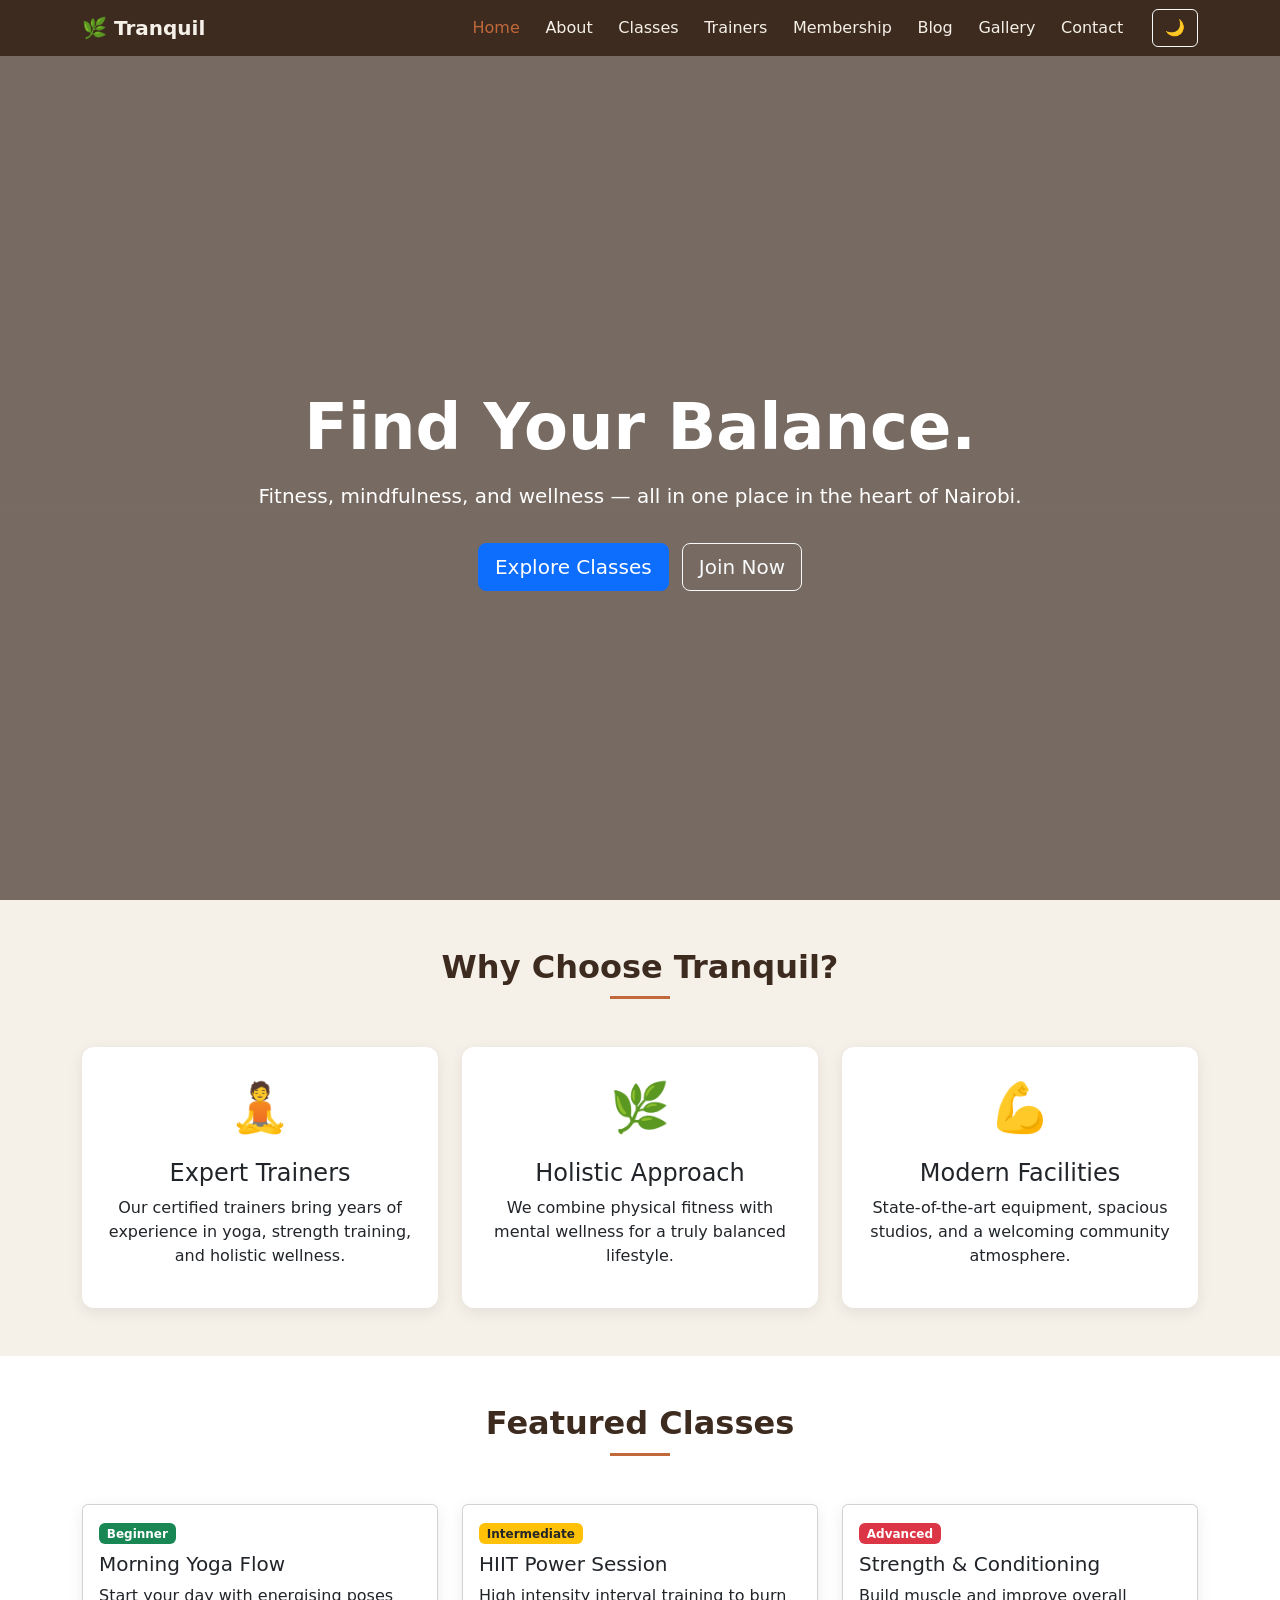
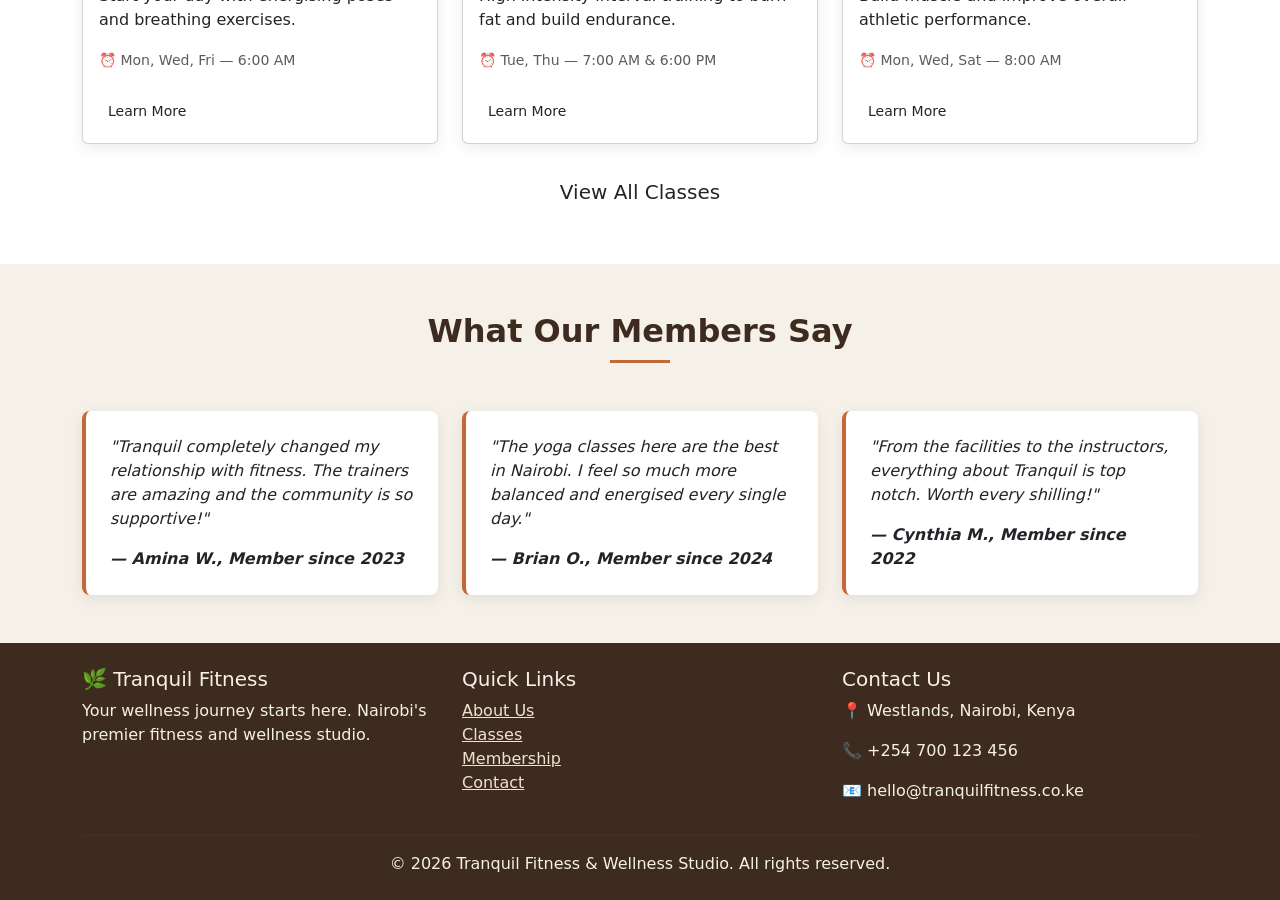
==== Tranquil-fitness-centre/index.html @ 2dcff45b "Add about page with mission, values and story" ====
<!DOCTYPE html>
<html lang="en">
<head>
    <meta charset="UTF-8">
    <meta name="viewport" content="width=device-width, initial-scale=1.0">
    <title>Tranquil Fitness and Wellness Centre</title>
    <link rel="stylesheet" href="assets/css/style.css">
    <link rel="stylesheet" href="https://cdn.jsdelivr.net/npm/bootstrap@5.3.0/dist/css/bootstrap.min.css">
</head>
<body>
    <nav class="navbar navbar-expand-lg navbar-dark fixed-top">
        <div class="container">
            <a class="navbar-brand fw-bold" href="index.html">🌿 Tranquil</a>
            <button class="navbar-toggler" type="button" data-bs-toggle="collapse" data-bs-target="#navMenu">
                <span class="navbar-toggler-icon"></span>
            </button>
            <div class="collapse navbar-collapse" id="navMenu">
                <ul class="navbar-nav ms-auto">
                    <li class="nav-item"><a class="nav-link active" href="index.html">Home</a></li>
                    <li class="nav-item"><a class="nav-link" href="about.html">About</a></li>
                    <li class="nav-item"><a class="nav-link" href="classes.html">Classes</a></li>
                    <li class="nav-item"><a class="nav-link" href="trainers.html">Trainers</a></li>
                    <li class="nav-item"><a class="nav-link" href="membership.html">Membership</a></li>
                    <li class="nav-item"><a class="nav-link" href="blog.html">Blog</a></li>
                    <li class="nav-item"><a class="nav-link" href="gallery.html">Gallery</a></li>
                    <li class="nav-item"><a class="nav-link" href="contact.html">Contact</a></li>
                </ul>
                <button id="darkModeToggle" class="btn btn-outline-light ms-3">🌙</button>
            </div>
        </div>
    </nav>

    <!-- HERO SECTION -->
    <section class="hero d-flex align-items-center">
        <div class="container text-center text-white">
            <h1 class="display-3 fw-bold">Find Your Balance.</h1>
            <p class="lead mt-3">Fitness, mindfulness, and wellness — all in one place in the heart of Nairobi.</p>
            <a href="classes.html" class="btn btn-primary btn-lg mt-3 me-2">Explore Classes</a>
            <a href="membership.html" class="btn btn-outline-light btn-lg mt-3">Join Now</a>
        </div>
    </section>

    <!-- FEATURES SECTION -->
    <section class="py-5 bg-cream">
        <div class="container">
            <h2 class="text-center section-title mb-5">Why Choose Tranquil?</h2>
            <div class="row g-4">
                <div class="col-md-4">
                    <div class="feature-card text-center p-4">
                        <div class="feature-icon mb-3">🧘</div>
                        <h4>Expert Trainers</h4>
                        <p>Our certified trainers bring years of experience in yoga, strength training, and holistic wellness.</p>
                    </div>
                </div>
                <div class="col-md-4">
                    <div class="feature-card text-center p-4">
                        <div class="feature-icon mb-3">🌿</div>
                        <h4>Holistic Approach</h4>
                        <p>We combine physical fitness with mental wellness for a truly balanced lifestyle.</p>
                    </div>
                </div>
                <div class="col-md-4">
                    <div class="feature-card text-center p-4">
                        <div class="feature-icon mb-3">💪</div>
                        <h4>Modern Facilities</h4>
                        <p>State-of-the-art equipment, spacious studios, and a welcoming community atmosphere.</p>
                    </div>
                </div>
            </div>
        </div>
    </section>

    <!-- FEATURED CLASSES -->
    <section class="py-5">
        <div class="container">
            <h2 class="text-center section-title mb-5">Featured Classes</h2>
            <div class="row g-4">
                <div class="col-md-4">
                    <div class="class-card card h-100">
                        <div class="card-body">
                            <span class="badge bg-success mb-2">Beginner</span>
                            <h5 class="card-title">Morning Yoga Flow</h5>
                            <p class="card-text">Start your day with energising poses and breathing exercises.</p>
                            <p class="text-muted"><small>⏰ Mon, Wed, Fri — 6:00 AM</small></p>
                            <a href="classes.html" class="btn btn-sm btn-earthy mt-2">Learn More</a>
                        </div>
                    </div>
                </div>
                <div class="col-md-4">
                    <div class="class-card card h-100">
                        <div class="card-body">
                            <span class="badge bg-warning text-dark mb-2">Intermediate</span>
                            <h5 class="card-title">HIIT Power Session</h5>
                            <p class="card-text">High intensity interval training to burn fat and build endurance.</p>
                            <p class="text-muted"><small>⏰ Tue, Thu — 7:00 AM & 6:00 PM</small></p>
                            <a href="classes.html" class="btn btn-sm btn-earthy mt-2">Learn More</a>
                        </div>
                    </div>
                </div>
                <div class="col-md-4">
                    <div class="class-card card h-100">
                        <div class="card-body">
                            <span class="badge bg-danger mb-2">Advanced</span>
                            <h5 class="card-title">Strength & Conditioning</h5>
                            <p class="card-text">Build muscle and improve overall athletic performance.</p>
                            <p class="text-muted"><small>⏰ Mon, Wed, Sat — 8:00 AM</small></p>
                            <a href="classes.html" class="btn btn-sm btn-earthy mt-2">Learn More</a>
                        </div>
                    </div>
                </div>
            </div>
            <div class="text-center mt-4">
                <a href="classes.html" class="btn btn-earthy btn-lg">View All Classes</a>
            </div>
        </div>
    </section>

    <!-- TESTIMONIAL -->
    <section class="py-5 bg-cream">
        <div class="container">
            <h2 class="text-center section-title mb-5">What Our Members Say</h2>
            <div class="row g-4">
                <div class="col-md-4">
                    <div class="testimonial-card p-4">
                        <p>"Tranquil completely changed my relationship with fitness. The trainers are amazing and the community is so supportive!"</p>
                        <strong>— Amina W., Member since 2023</strong>
                    </div>
                </div>
                <div class="col-md-4">
                    <div class="testimonial-card p-4">
                        <p>"The yoga classes here are the best in Nairobi. I feel so much more balanced and energised every single day."</p>
                        <strong>— Brian O., Member since 2024</strong>
                    </div>
                </div>
                <div class="col-md-4">
                    <div class="testimonial-card p-4">
                        <p>"From the facilities to the instructors, everything about Tranquil is top notch. Worth every shilling!"</p>
                        <strong>— Cynthia M., Member since 2022</strong>
                    </div>
                </div>
            </div>
        </div>
    </section>

    <!-- FOOTER -->
    <footer class="footer py-4">
        <div class="container">
            <div class="row">
                <div class="col-md-4">
                    <h5>🌿 Tranquil Fitness</h5>
                    <p>Your wellness journey starts here. Nairobi's premier fitness and wellness studio.</p>
                </div>
                <div class="col-md-4">
                    <h5>Quick Links</h5>
                    <ul class="list-unstyled">
                        <li><a href="about.html">About Us</a></li>
                        <li><a href="classes.html">Classes</a></li>
                        <li><a href="membership.html">Membership</a></li>
                        <li><a href="contact.html">Contact</a></li>
                    </ul>
                </div>
                <div class="col-md-4">
                    <h5>Contact Us</h5>
                    <p>📍 Westlands, Nairobi, Kenya</p>
                    <p>📞 +254 700 123 456</p>
                    <p>📧 hello@tranquilfitness.co.ke</p>
                </div>
            </div>
            <hr>
            <p class="text-center mb-0">© 2026 Tranquil Fitness & Wellness Studio. All rights reserved.</p>
        </div>
    </footer>

    <script src="https://cdn.jsdelivr.net/npm/bootstrap@5.3.0/dist/js/bootstrap.bundle.min.js"></script>
    <script src="assets/js/main.js"></script>
</body>
</html>
---- Tranquil-fitness-centre/assets/css/style.css ----
:root {
    --brown-dark: #3d2b1f;
    --brown-mid: #6b4423;
    --terracotta: #c1693a;
    --olive: #6b7c4b;
    --olive-light: #8a9e5f;
    --cream: #f5f0e8;
    --cream-dark: #ede4d0;
    --text-dark: #2c1810;
    --text-light: #f5f0e8;
}

/* BASE */
* { margin: 0; padding: 0; box-sizing: border-box; }
body { font-family: 'Segoe UI', Tahoma, Geneva, Verdana, sans-serif; color: var(--text-dark); background-color: #fff; }
a { text-decoration: none; color: inherit; }

/* NAVBAR */
.navbar { background-color: var(--brown-dark) !important; padding: 1rem 0; }
.navbar-brand { font-size: 1.5rem; color: var(--cream) !important; }
.nav-link { color: var(--cream) !important; font-weight: 500; margin: 0 0.3rem; transition: color 0.3s; }
.nav-link:hover, .nav-link.active { color: var(--terracotta) !important; }

/* HERO */
.hero {
    min-height: 100vh;
    background: linear-gradient(rgba(61, 43, 31, 0.7), rgba(61, 43, 31, 0.7)),
                url('https://images.unsplash.com/photo-1571019613454-1cb2f99b2d8b?w=1600') center/cover no-repeat;
    padding-top: 80px;
}

/* SECTION TITLES */
.section-title { color: var(--brown-dark); font-weight: 700; position: relative; }
.section-title::after {
    content: '';
    display: block;
    width: 60px;
    height: 3px;
    background: var(--terracotta);
    margin: 10px auto 0;
}

/* BACKGROUNDS */
.bg-cream { background-color: var(--cream) !important; }

/* FEATURE CARDS */
.feature-card {
    background: #fff;
    border-radius: 12px;
    box-shadow: 0 4px 15px rgba(0,0,0,0.08);
    transition: transform 0.3s;
}
.feature-card:hover { transform: translateY(-5px); }
.feature-icon { font-size: 3rem; }

/* CLASS CARDS */
.class-card {
    border: none;
    border-radius: 12px;
    box-shadow: 0 4px 15px rgba(0,0,0,0.08);
    transition: transform 0.3s;
}
.class-card:hover { transform: translateY(-5px); }

/* BUTTONS */
.btn-earthy {
    background-color: var(--terracotta);
    color: white;
    border: none;
    border-radius: 25px;
    padding: 0.5rem 1.5rem;
    transition: background 0.3s;
}
.btn-earthy:hover { background-color: var(--brown-mid); color: white; }

/* TESTIMONIALS */
.testimonial-card {
    background: #fff;
    border-left: 4px solid var(--terracotta);
    border-radius: 8px;
    box-shadow: 0 4px 15px rgba(0,0,0,0.08);
    font-style: italic;
}

/* FOOTER */
.footer {
    background-color: var(--brown-dark);
    color: var(--cream);
}
.footer a { color: var(--cream-dark); transition: color 0.3s; }
.footer a:hover { color: var(--terracotta); }
.footer hr { border-color: var(--brown-mid); }

/* DARK MODE */
body.dark-mode { background-color: #1a1a1a; color: #f0f0f0; }
body.dark-mode .feature-card,
body.dark-mode .class-card,
body.dark-mode .testimonial-card { background-color: #2a2a2a; color: #f0f0f0; }
body.dark-mode .bg-cream { background-color: #222 !important; }

/* RESPONSIVE */
@media (max-width: 768px) {
    .hero h1 { font-size: 2rem; }
    .hero p { font-size: 1rem; }
}
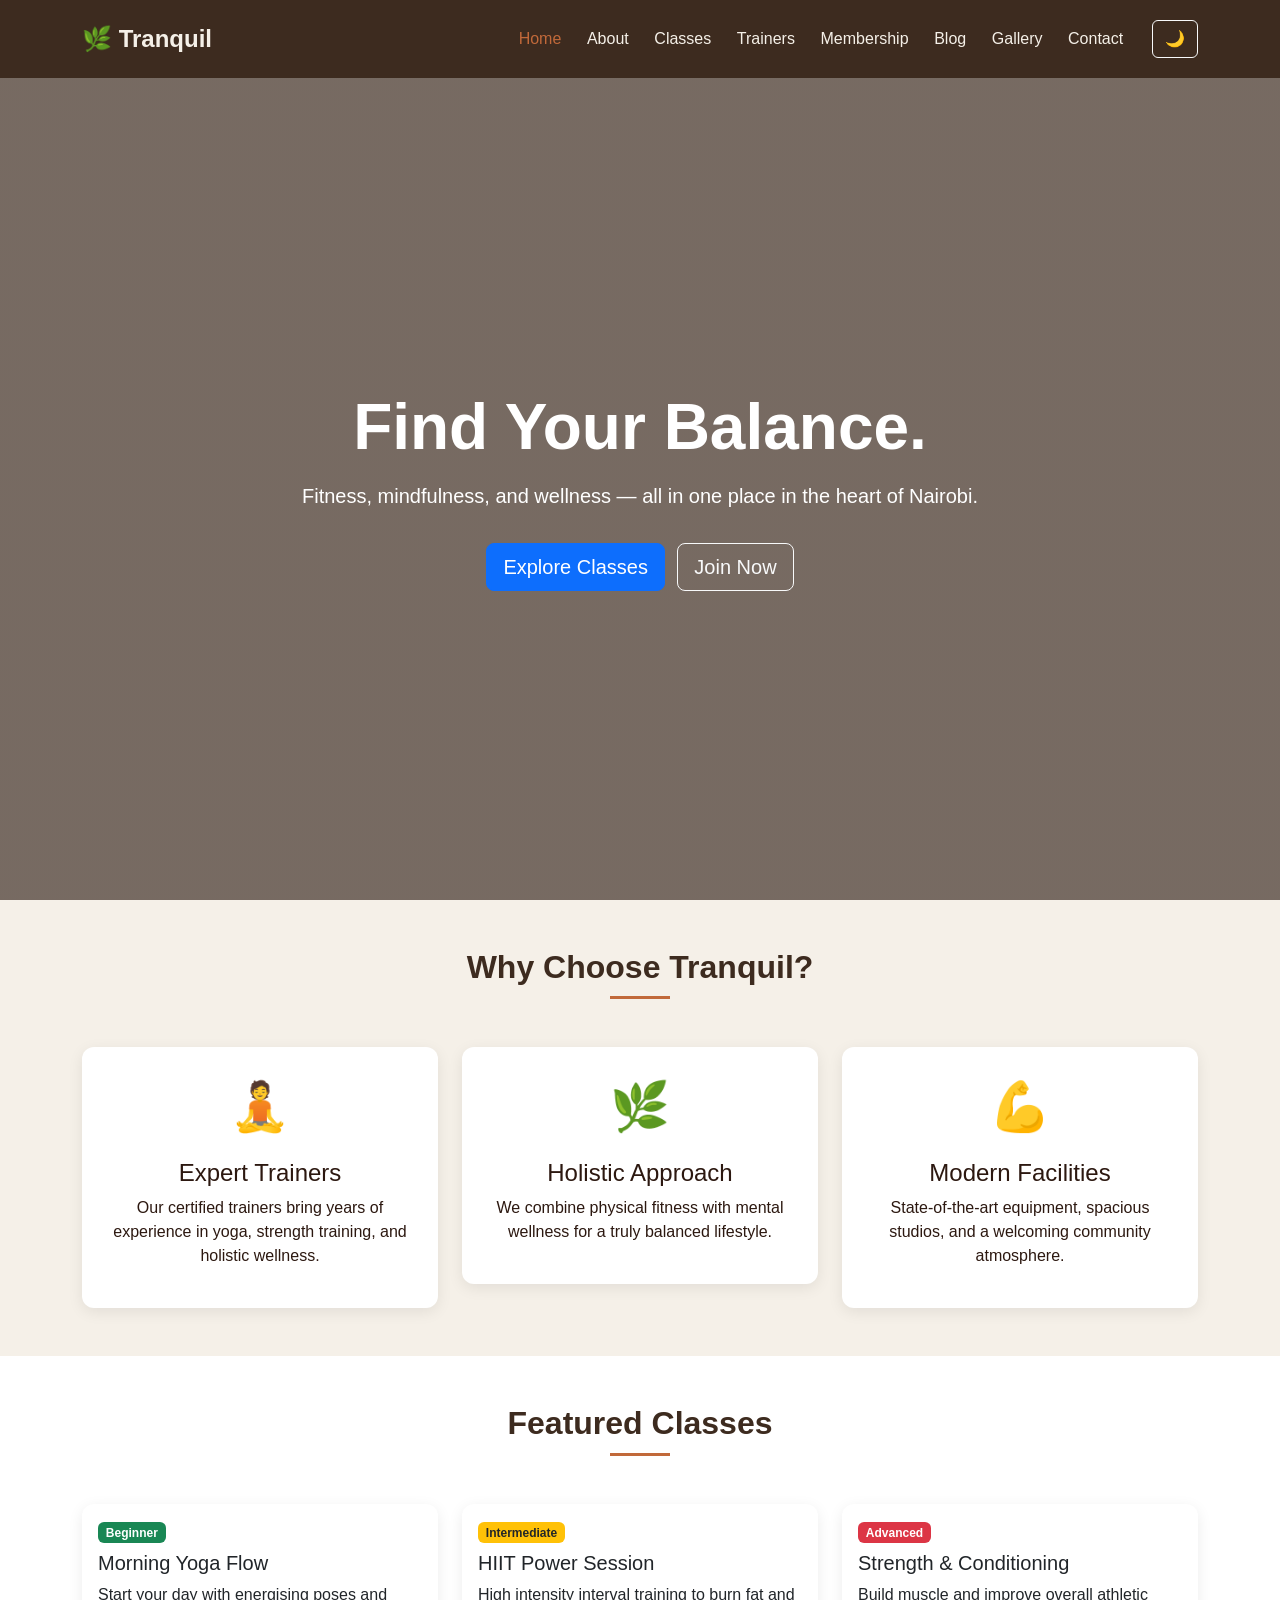
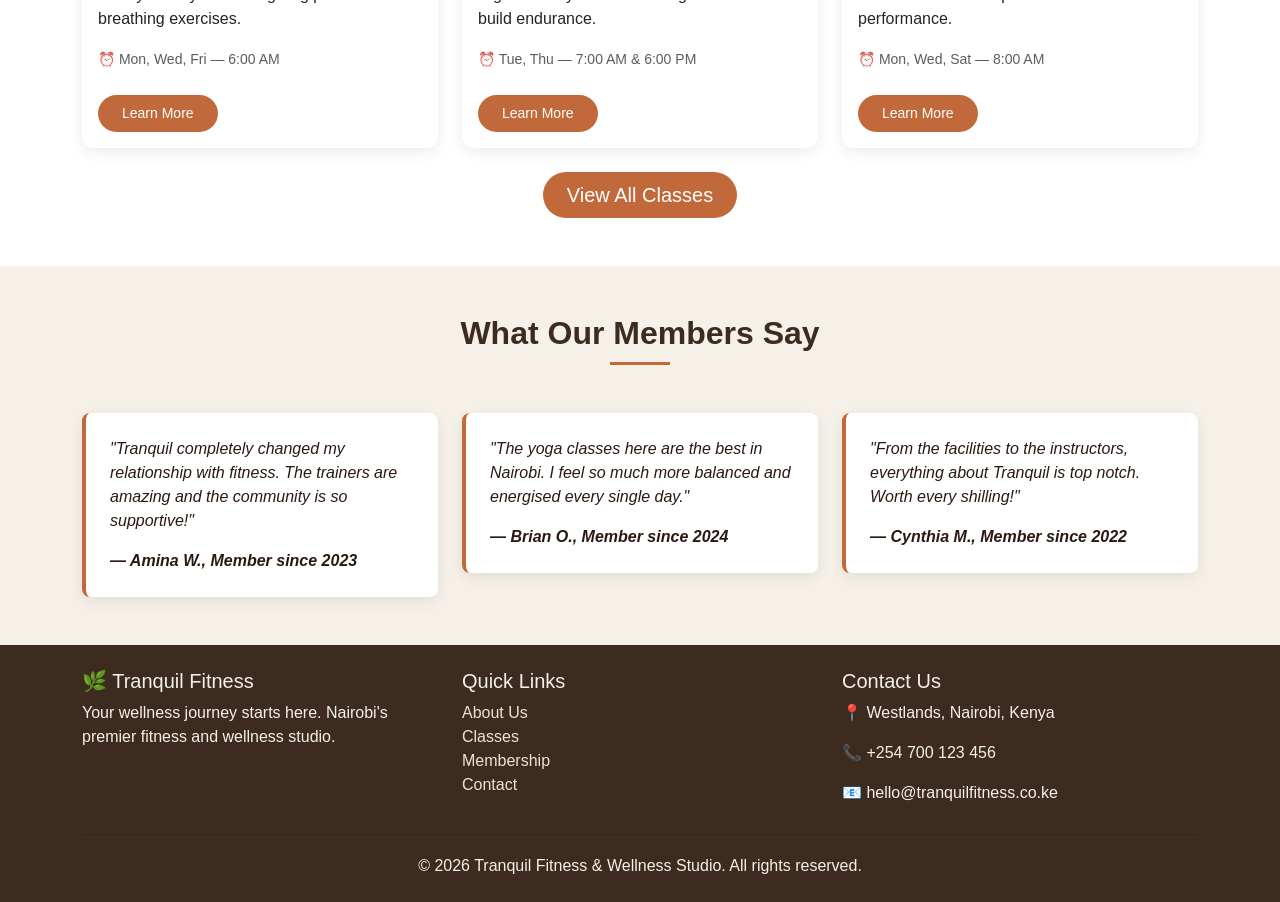
==== commit 89b7bf5c: "Fixed broken bootstrap <link>" ====
--- a/Tranquil-fitness-centre/index.html
+++ b/Tranquil-fitness-centre/index.html
@@ -4,8 +4,8 @@
     <meta charset="UTF-8">
     <meta name="viewport" content="width=device-width, initial-scale=1.0">
     <title>Tranquil Fitness and Wellness Centre</title>
+    <link rel="stylesheet" href="https://cdn.jsdelivr.net/npm/bootstrap@5.3.0/dist/css/bootstrap.min.css">
     <link rel="stylesheet" href="assets/css/style.css">
-    <link rel="stylesheet" href="https://cdn.jsdelivr.net/npm/bootstrap@5.3.0/dist/css/bootstrap.min.css">
 </head>
 <body>
     <nav class="navbar navbar-expand-lg navbar-dark fixed-top">
--- a/Tranquil-fitness-centre/assets/css/style.css
+++ b/Tranquil-fitness-centre/assets/css/style.css
@@ -10,18 +10,15 @@
     --text-light: #f5f0e8;
 }
 
-/* BASE */
 * { margin: 0; padding: 0; box-sizing: border-box; }
 body { font-family: 'Segoe UI', Tahoma, Geneva, Verdana, sans-serif; color: var(--text-dark); background-color: #fff; }
 a { text-decoration: none; color: inherit; }
 
-/* NAVBAR */
 .navbar { background-color: var(--brown-dark) !important; padding: 1rem 0; }
 .navbar-brand { font-size: 1.5rem; color: var(--cream) !important; }
 .nav-link { color: var(--cream) !important; font-weight: 500; margin: 0 0.3rem; transition: color 0.3s; }
 .nav-link:hover, .nav-link.active { color: var(--terracotta) !important; }
 
-/* HERO */
 .hero {
     min-height: 100vh;
     background: linear-gradient(rgba(61, 43, 31, 0.7), rgba(61, 43, 31, 0.7)),
@@ -29,7 +26,6 @@
     padding-top: 80px;
 }
 
-/* SECTION TITLES */
 .section-title { color: var(--brown-dark); font-weight: 700; position: relative; }
 .section-title::after {
     content: '';
@@ -40,10 +36,8 @@
     margin: 10px auto 0;
 }
 
-/* BACKGROUNDS */
 .bg-cream { background-color: var(--cream) !important; }
 
-/* FEATURE CARDS */
 .feature-card {
     background: #fff;
     border-radius: 12px;
@@ -53,7 +47,6 @@
 .feature-card:hover { transform: translateY(-5px); }
 .feature-icon { font-size: 3rem; }
 
-/* CLASS CARDS */
 .class-card {
     border: none;
     border-radius: 12px;
@@ -62,7 +55,6 @@
 }
 .class-card:hover { transform: translateY(-5px); }
 
-/* BUTTONS */
 .btn-earthy {
     background-color: var(--terracotta);
     color: white;
@@ -73,7 +65,6 @@
 }
 .btn-earthy:hover { background-color: var(--brown-mid); color: white; }
 
-/* TESTIMONIALS */
 .testimonial-card {
     background: #fff;
     border-left: 4px solid var(--terracotta);
@@ -82,7 +73,6 @@
     font-style: italic;
 }
 
-/* FOOTER */
 .footer {
     background-color: var(--brown-dark);
     color: var(--cream);
@@ -91,15 +81,20 @@
 .footer a:hover { color: var(--terracotta); }
 .footer hr { border-color: var(--brown-mid); }
 
-/* DARK MODE */
-body.dark-mode { background-color: #1a1a1a; color: #f0f0f0; }
-body.dark-mode .feature-card,
-body.dark-mode .class-card,
-body.dark-mode .testimonial-card { background-color: #2a2a2a; color: #f0f0f0; }
-body.dark-mode .bg-cream { background-color: #222 !important; }
-
-/* RESPONSIVE */
 @media (max-width: 768px) {
     .hero h1 { font-size: 2rem; }
     .hero p { font-size: 1rem; }
-}+}
+
+.page-header {
+    background: linear-gradient(rgba(61, 43, 31, 0.75), rgba(61, 43, 31, 0.75)),
+                url('assets/images/download.jpg') center/cover no-repeat;
+    color: var(--cream);
+    padding: 100px 0;
+    text-align: center;
+}
+
+.contact-info-item h5 {
+    color: var(--brown-dark);
+    font-weight: 600;
+}
